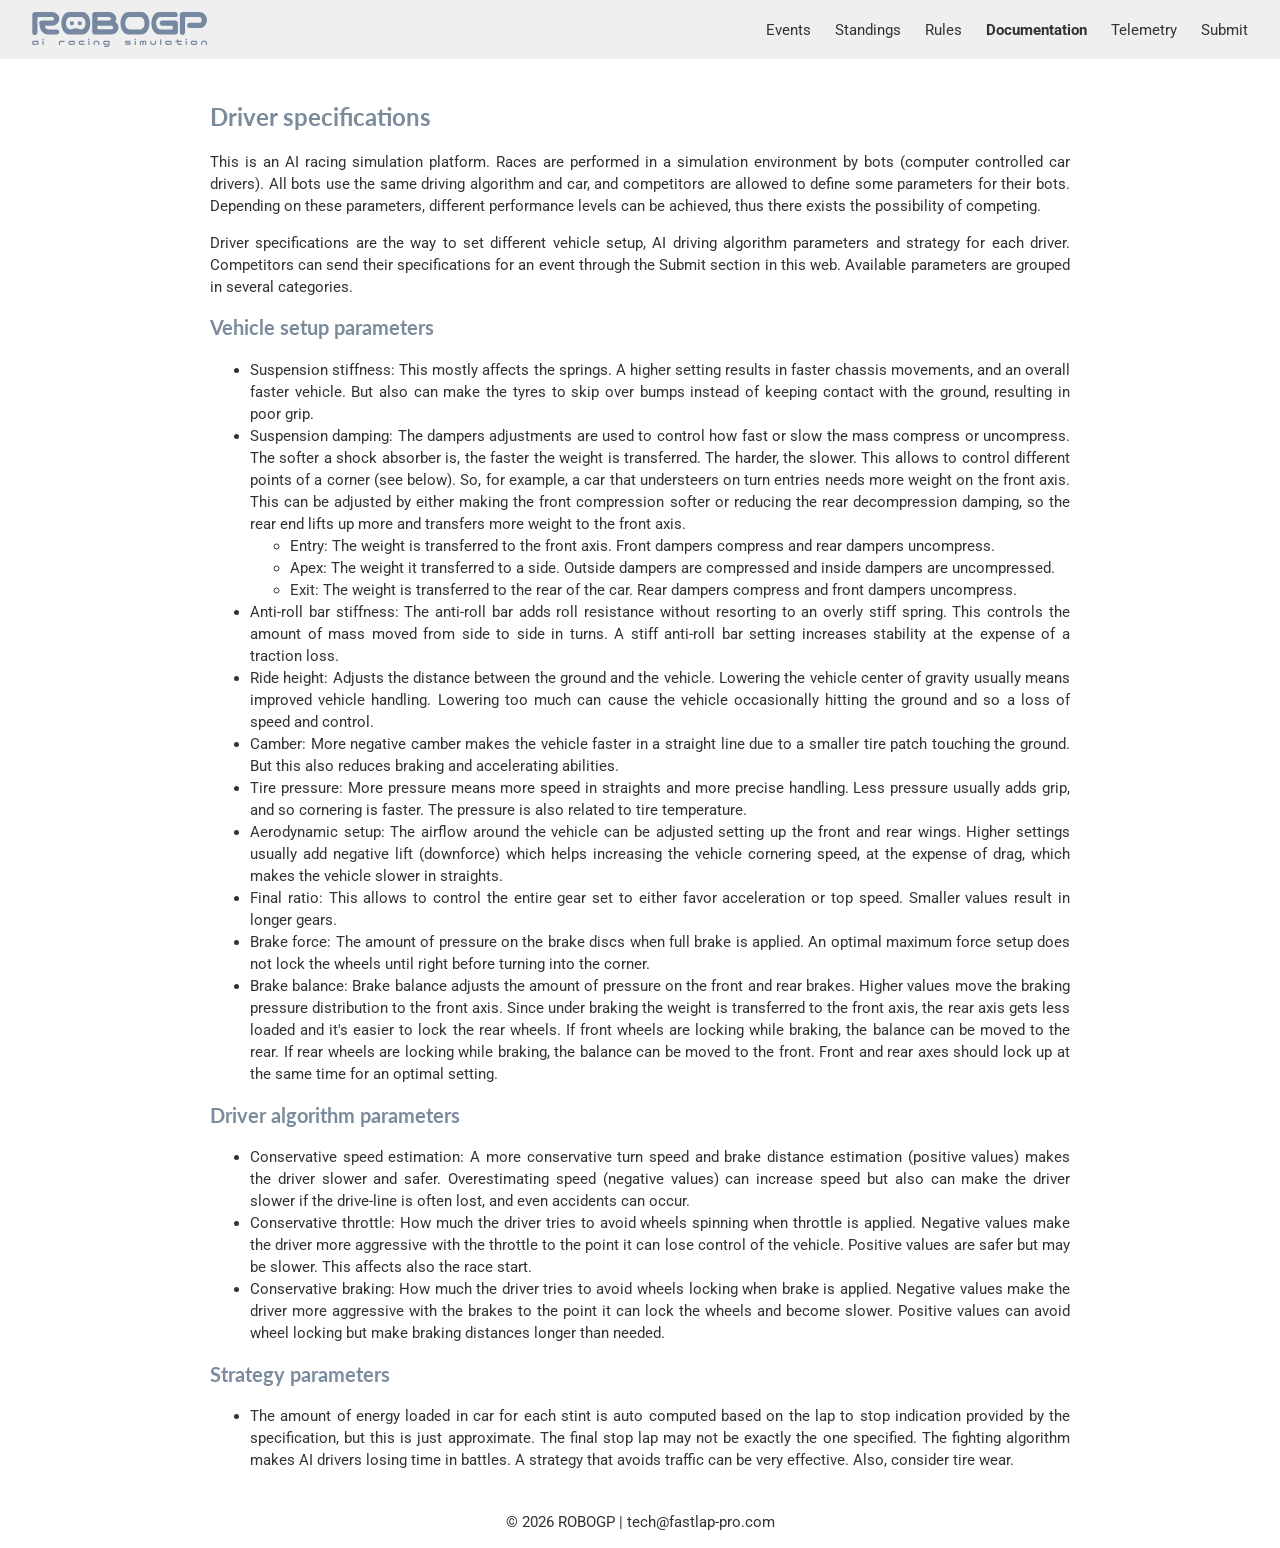
==== documentation.html @ 28ae2395 "web prototype" ====
<!DOCTYPE html>
<html lang="en">

<head>
  <meta charset="UTF-8">
  <meta name="viewport" content="width=device-width, initial-scale=1.0">
  <title>ROBOGP - Documentation</title>
  <meta name="description" content="Documentation regarding ROBOGP.">
  <link rel="icon" href="/favicon.ico" type="image/x-icon">
  <link rel="preconnect" href="https://fonts.googleapis.com">
  <link rel="preconnect" href="https://fonts.gstatic.com" crossorigin>
  <link
    href="https://fonts.googleapis.com/css2?family=Lato:ital,wght@0,100;0,300;0,400;0,700;0,900;1,100;1,300;1,400;1,700;1,900&family=Roboto:ital,wght@0,100..900;1,100..900&display=swap"
    rel="stylesheet">
  <link rel="stylesheet" href="style.css">
</head>

<body>

  <div id="navbar"></div>
  <script>
    fetch("navbar.html")
      .then(response => response.text())
      .then(data => {
        document.getElementById("navbar").innerHTML = data;

        // hamburger menu toggle
        const toggle = document.querySelector(".menu-toggle");
        const navlinks = document.querySelector(".nav-links");

        toggle.addEventListener("click", () => {
          navlinks.classList.toggle("show");
        });

        // highlight active link after navbar is loaded
        const current = window.location.pathname.split("/").pop();
        const links = document.querySelectorAll("#navbar ul a");
        links.forEach(link => {
          if (link.getAttribute("href") === current) {
            link.classList.add("active");
          }
        });
      });
  </script>

  <main>
    <div class="text-container">
      <h1>Driver specifications</h1>
      <p>This is an AI racing simulation platform. Races are performed in a simulation environment by bots (computer
        controlled car drivers). All bots use the same driving algorithm and car, and competitors are allowed to define
        some parameters for their bots. Depending on these parameters, different performance levels can be achieved,
        thus there exists the possibility of competing.</p>
      <p>Driver specifications are the way to set different vehicle setup, AI driving algorithm parameters and strategy
        for each driver. Competitors can send their specifications for an event through the Submit section in this web.
        Available parameters are grouped in several categories.</p>
      <h2>Vehicle setup parameters</h2>
      <ul>
        <li>Suspension stiffness: This mostly affects the springs. A higher setting results in faster chassis movements,
          and an overall faster vehicle. But also can make the tyres to skip over bumps instead of keeping contact with
          the ground, resulting in poor grip.</li>
        <li>Suspension damping: The dampers adjustments are used to control how fast or slow the mass compress or
          uncompress. The softer a shock absorber is, the faster the weight is transferred. The harder, the slower. This
          allows to control different points of a corner (see below). So, for example, a car that understeers on turn
          entries needs more weight on the front axis. This can be adjusted by either making the front compression
          softer or reducing the rear decompression damping, so the rear end lifts up more and transfers more weight to
          the front axis.</li>
        <ul>
          <li>Entry: The weight is transferred to the front axis. Front dampers compress and rear dampers uncompress.
          </li>
          <li>Apex: The weight it transferred to a side. Outside dampers are compressed and inside dampers are
            uncompressed.</li>
          <li>Exit: The weight is transferred to the rear of the car. Rear dampers compress and front dampers
            uncompress.</li>
        </ul>
        <li>Anti-roll bar stiffness: The anti-roll bar adds roll resistance without resorting to an overly stiff spring.
          This controls the amount of mass moved from side to side in turns. A stiff anti-roll bar setting increases
          stability at the expense of a traction loss.</li>
        <li>Ride height: Adjusts the distance between the ground and the vehicle. Lowering the vehicle center of gravity
          usually means improved vehicle handling. Lowering too much can cause the vehicle occasionally hitting the
          ground and so a loss of speed and control.</li>
        <li>Camber: More negative camber makes the vehicle faster in a straight line due to a smaller tire patch
          touching the ground. But this also reduces braking and accelerating abilities.</li>
        <li>Tire pressure: More pressure means more speed in straights and more precise handling. Less pressure usually
          adds grip, and so cornering is faster. The pressure is also related to tire temperature.</li>
        <li>Aerodynamic setup: The airflow around the vehicle can be adjusted setting up the front and rear wings.
          Higher settings usually add negative lift (downforce) which helps increasing the vehicle cornering speed, at
          the expense of drag, which makes the vehicle slower in straights.</li>
        <li>Final ratio: This allows to control the entire gear set to either favor acceleration or top speed. Smaller
          values result in longer gears.</li>
        <li>Brake force: The amount of pressure on the brake discs when full brake is applied. An optimal maximum force
          setup does not lock the wheels until right before turning into the corner.</li>
        <li>Brake balance: Brake balance adjusts the amount of pressure on the front and rear brakes. Higher values move
          the braking pressure distribution to the front axis. Since under braking the weight is transferred to the
          front axis, the rear axis gets less loaded and it's easier to lock the rear wheels. If front wheels are
          locking while braking, the balance can be moved to the rear. If rear wheels are locking while braking, the
          balance can be moved to the front. Front and rear axes should lock up at the same time for an optimal setting.
        </li>
      </ul>
      <h2>Driver algorithm parameters</h2>
      <ul>
        <li>Conservative speed estimation: A more conservative turn speed and brake distance estimation (positive
          values) makes the driver slower and safer. Overestimating speed (negative values) can increase speed but also
          can make the driver slower if the drive-line is often lost, and even accidents can occur.</li>
        <li>Conservative throttle: How much the driver tries to avoid wheels spinning when throttle is applied. Negative
          values make the driver more aggressive with the throttle to the point it can lose control of the vehicle.
          Positive values are safer but may be slower. This affects also the race start.</li>
        <li>Conservative braking: How much the driver tries to avoid wheels locking when brake is applied. Negative
          values make the driver more aggressive with the brakes to the point it can lock the wheels and become slower.
          Positive values can avoid wheel locking but make braking distances longer than needed.</li>
      </ul>
      <h2>Strategy parameters</h2>
      <ul>
        <li>The amount of energy loaded in car for each stint is auto computed based on the lap to stop indication
          provided by the specification, but this is just approximate. The final stop lap may not be exactly the one
          specified. The fighting algorithm makes AI drivers losing time in battles. A strategy that avoids traffic can
          be very effective. Also, consider tire wear.</li>
      </ul>
    </div>
  </main>
  <div id="footer"></div>
  <script>
    // Just add this block right below your existing navbar script!
    fetch("footer.html")
      .then(response => response.text())
      .then(data => {
        document.getElementById("footer").innerHTML = data;
      });
  </script>
</body>

</html>
---- style.css ----
/* =========================================
   1. GLOBAL VARIABLES & BASE
========================================= */
:root {
  color-scheme: light;
  
  /* Color Palette */
  --bg-dark: #2c3e50;
  --bg-blue-grey: #7b8b9e;
  --bg-light: #f8f9fa;
  --text-main: #333333;
  --text-muted: #6c7a89;
  
  /* Highlight Colors */
  --color-green: #2ca02c;
  --bg-green-soft: rgba(44, 160, 44, 0.08);
  --color-blue: #1967d2;
  --bg-blue-soft: #e8f0fe;
  
  /* Typography */
  --font-headers: 'Lato', sans-serif;
  --font-body: 'Roboto', sans-serif;
}

*, *::before, *::after {
  box-sizing: border-box; /* Prevents padding from breaking layouts */
}

/* Scrollbar Styling */
html {
  scrollbar-width: thin; 
  scrollbar-color: #888888 #f1f1f1; 
}
::-webkit-scrollbar { width: 8px; }
::-webkit-scrollbar-track { background: #f1f1f1; border-radius: 4px; }
::-webkit-scrollbar-thumb { background: #888; border-radius: 4px; }

body {
  margin: 0;
  padding: 0;
  font-family: var(--font-body);
  font-weight: 400;
  font-size: 11pt;
  line-height: 1.5;
  color: var(--text-main);
  overflow-x: hidden;
}

main {
  display: block;
  width: 100%;
}

h1, h2, h3 {
  font-family: var(--font-headers);
  margin-top: 0;
}

h1 { font-weight: 700; color: var(--bg-blue-grey); font-size: 1.5rem; }
h2 { font-weight: 700; color: var(--bg-blue-grey); font-size: 1.25rem; }

/* =========================================
   2. NAVIGATION BAR
========================================= */
.navbar {
  display: flex;
  justify-content: space-between;
  align-items: center;
  background-color: #efefef;
  padding: 0.75rem 2rem;
  position: sticky;
  top: 0;
  width: 100%;
  z-index: 1000;
}

.navbar .logo { display: flex; align-items: center; text-decoration: none; margin-right: 20px; }
.navbar .logo-img { height: 35px; width: auto; display: block; }

.nav-links { list-style: none; display: flex; gap: 1.5rem; margin: 0; padding: 0; }
.nav-links a { text-decoration: none; color: #333; transition: color 0.2s; }
.nav-links a.active { font-weight: bold; }
.nav-links a:hover { color: #000; }

.menu-toggle { display: none; font-size: 2rem; background: none; border: none; cursor: pointer; }

/* =========================================
   3. LAYOUT CONTAINERS
========================================= */
/* Home Page Flex Grid */
.layout-container {
  max-width: 1100px;
  margin: 0 auto;
  padding: 40px 20px;
  display: flex;
  flex-wrap: wrap;
  align-items: flex-start;
  gap: 30px;
}
.col-left { flex: 1 1 35%; min-width: 300px; }
.col-right { flex: 1 1 55%; min-width: 300px; }

/* Text Pages (Rules, Docs) */
.text-container {
  width: 100%;
  max-width: 900px;
  margin: 40px auto;
  padding: 0 20px;
  text-align: justify;
}

/* Data Pages (Events, Standings) */
.data-container {
  max-width: 1000px;
  margin: 40px auto;
  padding: 0 20px;
}

/* Home Page Specifics */
.hero-logo { margin-top: 2rem; max-width: 250px; }
.fluid-img { width: 100%; height: auto; display: block; }
.event-section { background-color: var(--bg-blue-grey); color: #ffffff; }
.event-section h2 { color: #fff; font-size: 2.5rem; margin-bottom: 1.5rem; }
.event-section h3 { font-size: 1.2rem; margin-bottom: 1rem; color: #fff; }
.event-section p { font-size: 1rem; }
.event-section .bold-time { font-weight: 700; margin-bottom: 2rem; }

/* =========================================
   4. COMPONENTS (Headers, Videos, Tables)
========================================= */

/* Event Header (E1 Badge) */
.event-header { display: flex; align-items: center; gap: 20px; margin-bottom: 40px; }
.event-badge { font-family: var(--font-headers); font-size: 4.5rem; font-weight: 900; color: var(--bg-blue-grey); line-height: 1; border-right: 3px solid #ddd; padding-right: 20px; }
.event-info { display: flex; flex-direction: column; justify-content: center; }
.event-info h1 { font-size: 2.2rem; color: var(--text-main); margin: 0 0 5px 0; line-height: 1; letter-spacing: 1px; text-transform: uppercase; }
.event-info p { margin: 0; color: var(--text-muted); font-size: 1.1rem; font-weight: 500; letter-spacing: 0.5px; }

/* Standard Page Header */
.page-header { margin-bottom: 30px; }
.page-header h1 { font-size: 2.5rem; color: var(--text-main); margin-bottom: 5px; letter-spacing: 2px; }
.page-header p { color: var(--text-muted); margin: 0; font-size: 1.1rem; text-transform: uppercase; letter-spacing: 1px; }

/* Video Wrapper */
.video-wrapper { position: relative; padding-bottom: 56.25%; height: 0; overflow: hidden; border-radius: 8px; box-shadow: 0 10px 30px rgba(0,0,0,0.1); margin-bottom: 40px; }
.video-wrapper iframe, .video-wrapper img { position: absolute; top: 0; left: 0; width: 100%; height: 100%; }

/* Universal Data Tables */
.table-responsive { width: 100%; overflow-x: auto; box-shadow: 0 4px 15px rgba(0,0,0,0.05); border-radius: 8px; }
.data-table { width: 100%; border-collapse: collapse; text-align: right; font-size: 0.95rem; background-color: #ffffff; }

/* Align first two/three columns left */
.data-table th:nth-child(1), .data-table td:nth-child(1),
.data-table th:nth-child(2), .data-table td:nth-child(2) { text-align: left; }

.data-table th { background-color: var(--bg-light); color: var(--text-muted); font-weight: 700; text-transform: uppercase; font-size: 0.75rem; letter-spacing: 0.05rem; padding: 16px 12px; border-bottom: 2px solid #ddd; }
.data-table td { padding: 14px 12px; border-bottom: 1px solid #f1f1f1; color: #444; }
.data-table tbody tr:hover { background-color: #fcfcfc; transition: background-color 0.2s ease; }

/* Modifier for centered tables (like Standings) */
.data-table.table-center { text-align: center; }
.data-table.table-center th { background-color: var(--bg-dark); color: #ffffff; }
.data-table.table-center th:nth-child(3), .data-table.table-center td:nth-child(3) { text-align: left; }

/* Table Highlights */
.fastest { background-color: var(--bg-green-soft); color: var(--color-green); font-weight: 700; border-radius: 4px; }
.win { background-color: var(--bg-blue-soft) !important; color: var(--color-blue); font-weight: bold; }
.podium { background-color: #f1f3f4 !important; font-weight: bold; }
.total-col { background-color: #fafafa; font-weight: 900; font-size: 1.1rem; color: var(--bg-dark); border-left: 2px solid #eee; }

/* =========================================
   5. MOBILE RESPONSIVE
========================================= */
@media (max-width: 600px) {
  .navbar { padding: 0.2rem 1rem; }
  .navbar .nav-links { display: none; flex-direction: column; position: absolute; top: 60px; right: 0; background: #fff; padding: 1rem; box-shadow: -2px 5px 10px rgba(0, 0, 0, 0.1); width: 200px; }
  .navbar .nav-links.show { display: flex; gap: 1rem; }
  .menu-toggle { display: block; transform: translateY(1px); }
  
  .event-badge { font-size: 3rem; padding-right: 15px; }
  .event-info h1 { font-size: 1.8rem; }
}
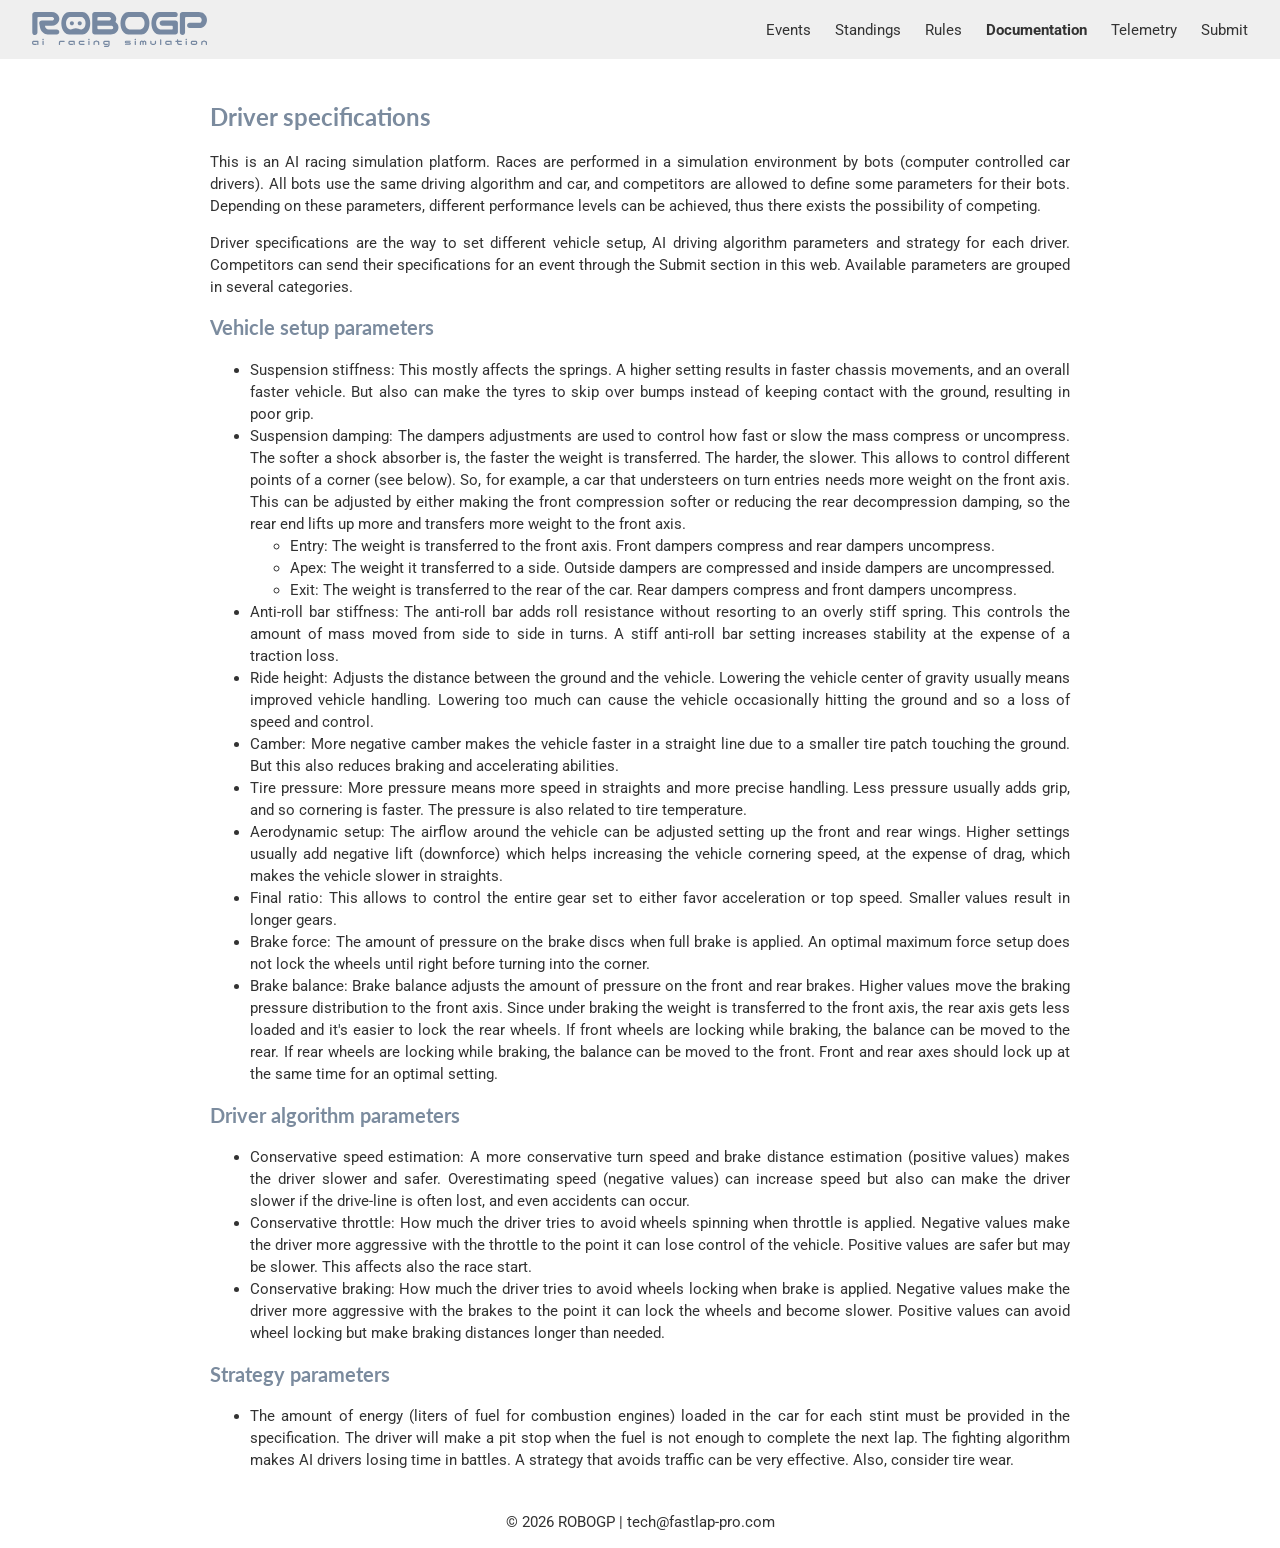
==== commit 3b654b20: "Fixed submit and documentation details" ====
--- a/documentation.html
+++ b/documentation.html
@@ -110,9 +110,8 @@
       </ul>
       <h2>Strategy parameters</h2>
       <ul>
-        <li>The amount of energy loaded in car for each stint is auto computed based on the lap to stop indication
-          provided by the specification, but this is just approximate. The final stop lap may not be exactly the one
-          specified. The fighting algorithm makes AI drivers losing time in battles. A strategy that avoids traffic can
+        <li>The amount of energy (liters of fuel for combustion engines) loaded in the car for each stint must be provided in the specification.
+          The driver will make a pit stop when the fuel is not enough to complete the next lap. The fighting algorithm makes AI drivers losing time in battles. A strategy that avoids traffic can
           be very effective. Also, consider tire wear.</li>
       </ul>
     </div>
